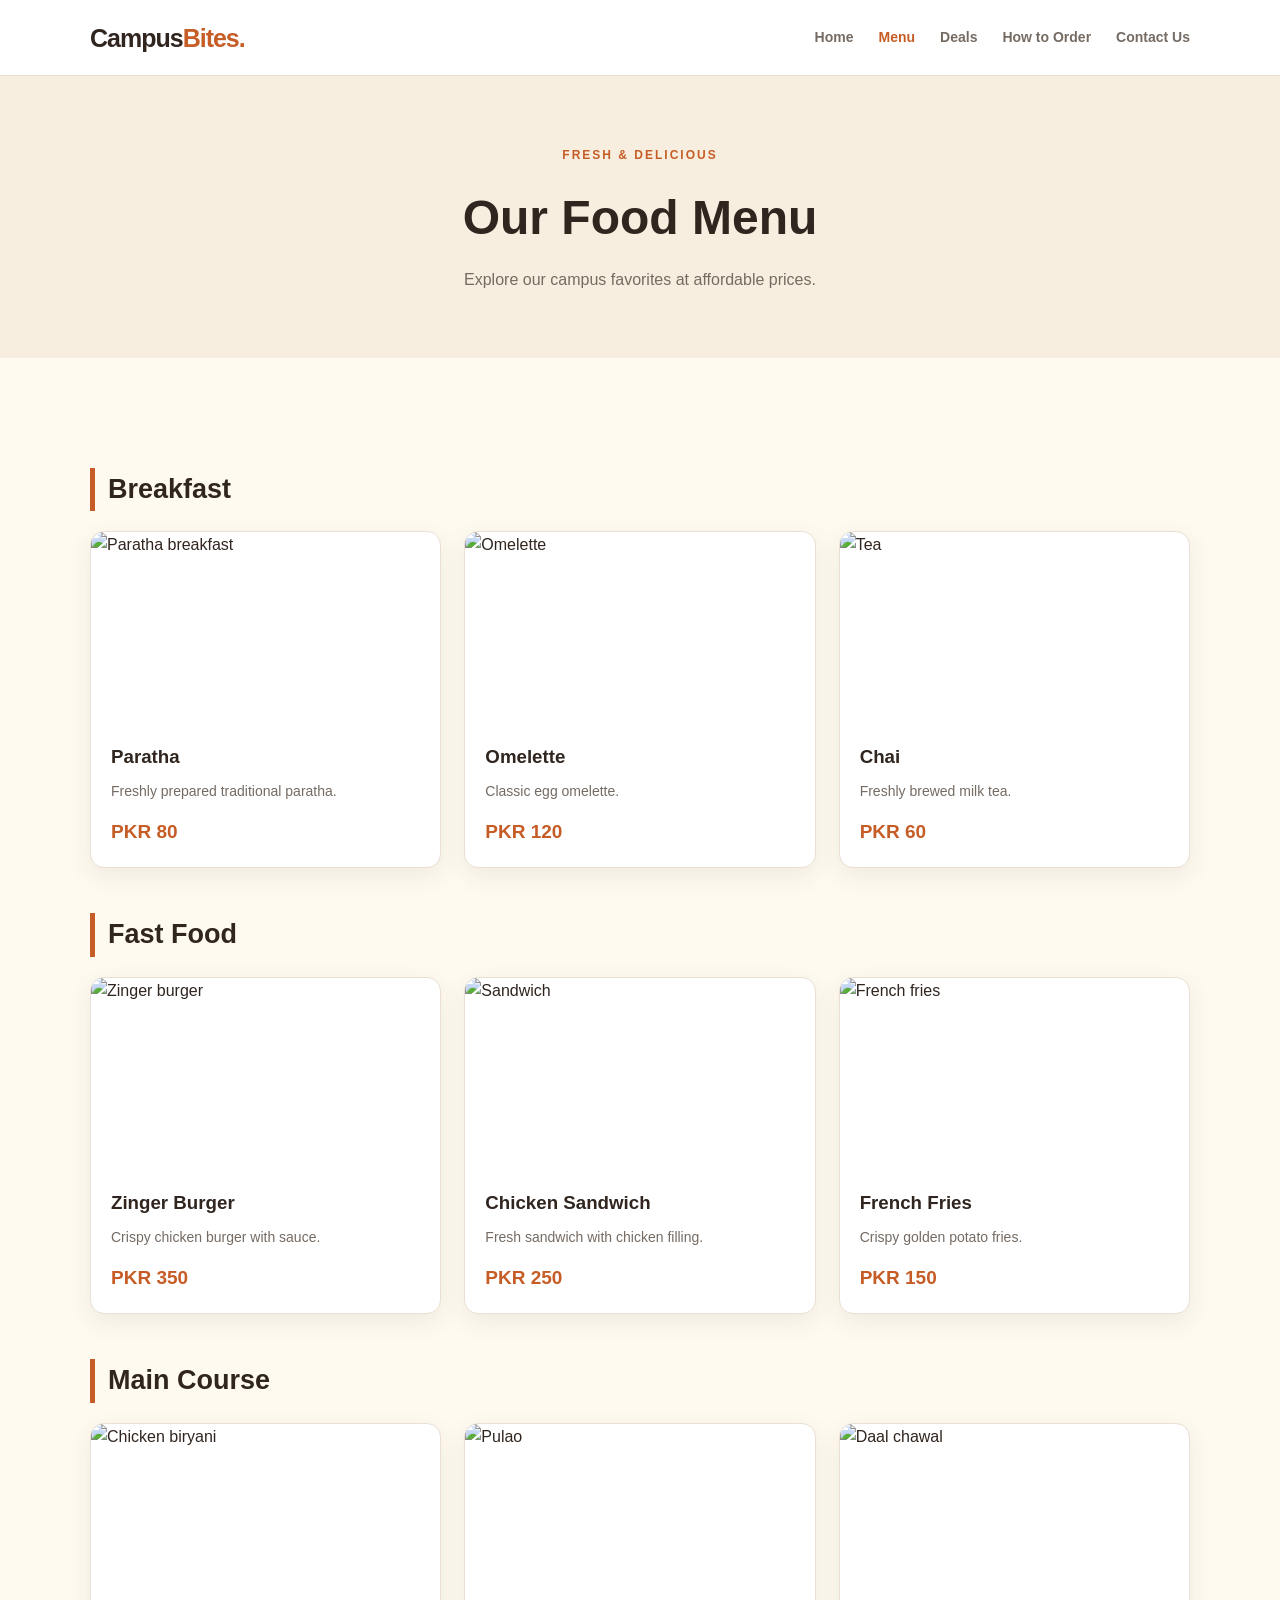
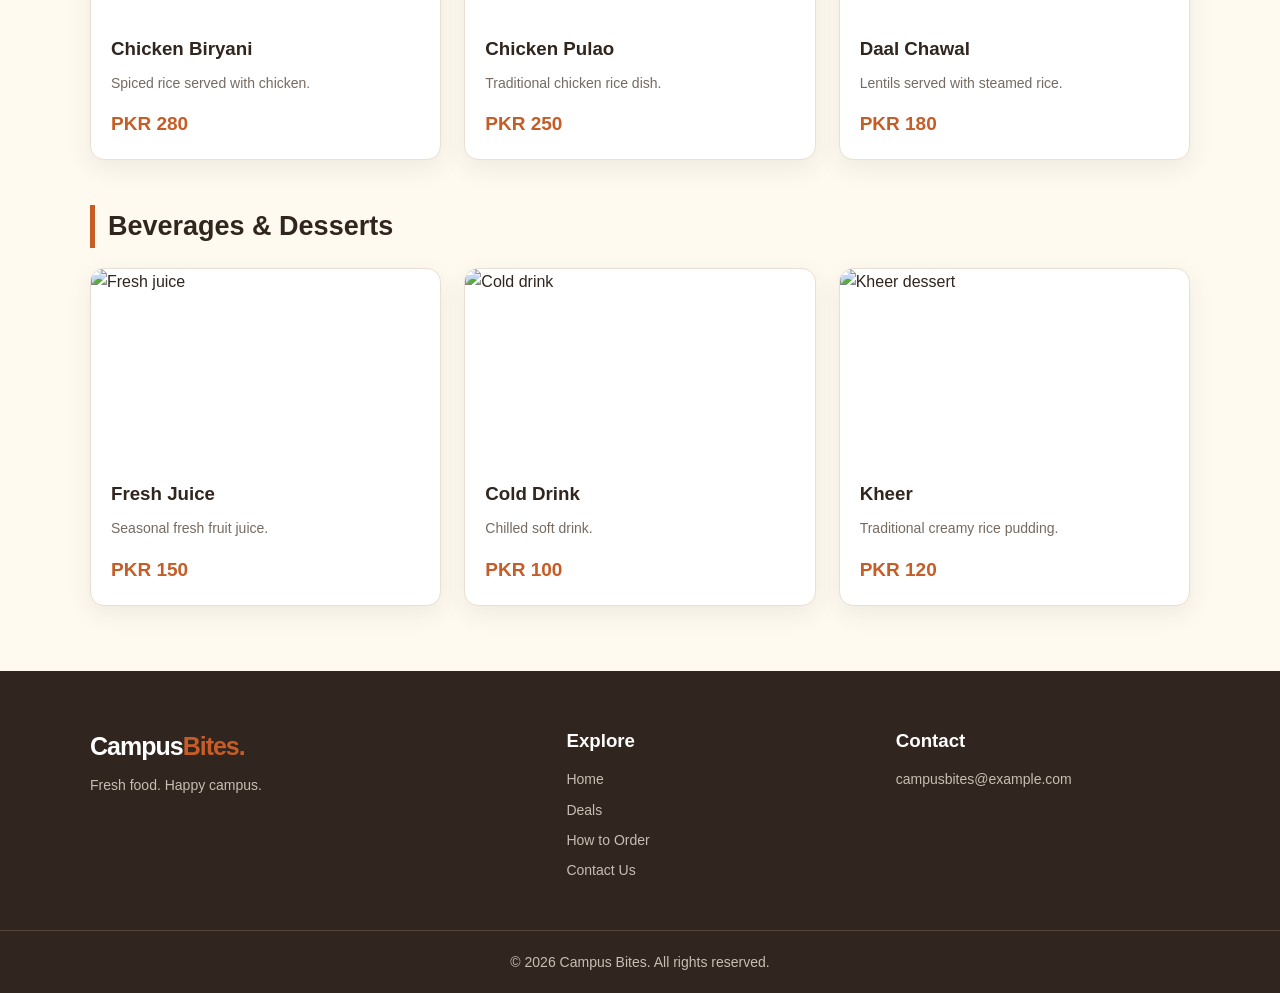
==== src/order.html @ ec99cddc "style(menu): add responsive food card layout" ====
<!DOCTYPE html>
<html lang="en">
<head>
    <meta charset="UTF-8">
    <meta name="viewport" content="width=device-width, initial-scale=1.0">
    <title>Campus Bites | Menu</title>
    <link rel="stylesheet" href="../styles/style.css">
</head>
<body>

<header class="site-header">
    <div class="container nav-container">
        <a href="index.html" class="logo">Campus<span>Bites.</span></a>
        <nav class="nav-links">
            <a href="index.html">Home</a>
            <a href="menu.html" class="active">Menu</a>
            <a href="deals.html">Deals</a>
            <a href="order.html">How to Order</a>
            <a href="feedback.html">Contact Us</a>
        </nav>
    </div>
</header>

<main>
    <section class="page-banner">
        <div class="container">
            <span class="eyebrow">FRESH & DELICIOUS</span>
            <h1>Our Food Menu</h1>
            <p>Explore our campus favorites at affordable prices.</p>
        </div>
    </section>

    <section class="section">
        <div class="container">

            <h2 class="category-title">Breakfast</h2>
            <div class="food-grid">
                <article class="food-card">
                    <img src="https://images.unsplash.com/photo-1525351484163-7529414344d8?w=600" alt="Paratha breakfast">
                    <div class="food-details">
                        <h3>Paratha</h3>
                        <p>Freshly prepared traditional paratha.</p>
                        <strong>PKR 80</strong>
                    </div>
                </article>

                <article class="food-card">
                    <img src="https://images.unsplash.com/photo-1525351484163-7529414344d8?w=600" alt="Omelette">
                    <div class="food-details">
                        <h3>Omelette</h3>
                        <p>Classic egg omelette.</p>
                        <strong>PKR 120</strong>
                    </div>
                </article>

                <article class="food-card">
                    <img src="https://images.unsplash.com/photo-1541167760496-1628856ab772?w=600" alt="Tea">
                    <div class="food-details">
                        <h3>Chai</h3>
                        <p>Freshly brewed milk tea.</p>
                        <strong>PKR 60</strong>
                    </div>
                </article>
            </div>

            <h2 class="category-title">Fast Food</h2>
            <div class="food-grid">
                <article class="food-card">
                    <img src="https://images.unsplash.com/photo-1568901346375-23c9450c58cd?w=600" alt="Zinger burger">
                    <div class="food-details">
                        <h3>Zinger Burger</h3>
                        <p>Crispy chicken burger with sauce.</p>
                        <strong>PKR 350</strong>
                    </div>
                </article>

                <article class="food-card">
                    <img src="https://images.unsplash.com/photo-1528735602780-2552fd46c7af?w=600" alt="Sandwich">
                    <div class="food-details">
                        <h3>Chicken Sandwich</h3>
                        <p>Fresh sandwich with chicken filling.</p>
                        <strong>PKR 250</strong>
                    </div>
                </article>

                <article class="food-card">
                    <img src="https://images.unsplash.com/photo-1573080496219-bb080dd4f877?w=600" alt="French fries">
                    <div class="food-details">
                        <h3>French Fries</h3>
                        <p>Crispy golden potato fries.</p>
                        <strong>PKR 150</strong>
                    </div>
                </article>
            </div>

            <h2 class="category-title">Main Course</h2>
            <div class="food-grid">
                <article class="food-card">
                    <img src="https://images.unsplash.com/photo-1563379091339-03246963d96c?w=600" alt="Chicken biryani">
                    <div class="food-details">
                        <h3>Chicken Biryani</h3>
                        <p>Spiced rice served with chicken.</p>
                        <strong>PKR 280</strong>
                    </div>
                </article>

                <article class="food-card">
                    <img src="https://images.unsplash.com/photo-1512058564366-18510be2db19?w=600" alt="Pulao">
                    <div class="food-details">
                        <h3>Chicken Pulao</h3>
                        <p>Traditional chicken rice dish.</p>
                        <strong>PKR 250</strong>
                    </div>
                </article>

                <article class="food-card">
                    <img src="https://images.unsplash.com/photo-1547592180-85f173990554?w=600" alt="Daal chawal">
                    <div class="food-details">
                        <h3>Daal Chawal</h3>
                        <p>Lentils served with steamed rice.</p>
                        <strong>PKR 180</strong>
                    </div>
                </article>
            </div>

            <h2 class="category-title">Beverages & Desserts</h2>
            <div class="food-grid">
                <article class="food-card">
                    <img src="https://images.unsplash.com/photo-1600271886742-f049cd451bba?w=600" alt="Fresh juice">
                    <div class="food-details">
                        <h3>Fresh Juice</h3>
                        <p>Seasonal fresh fruit juice.</p>
                        <strong>PKR 150</strong>
                    </div>
                </article>

                <article class="food-card">
                    <img src="https://images.unsplash.com/photo-1513558161293-cdaf765edfd4?w=600" alt="Cold drink">
                    <div class="food-details">
                        <h3>Cold Drink</h3>
                        <p>Chilled soft drink.</p>
                        <strong>PKR 100</strong>
                    </div>
                </article>

                <article class="food-card">
                    <img src="https://images.unsplash.com/photo-1488477181946-6428a0291777?w=600" alt="Kheer dessert">
                    <div class="food-details">
                        <h3>Kheer</h3>
                        <p>Traditional creamy rice pudding.</p>
                        <strong>PKR 120</strong>
                    </div>
                </article>
            </div>

        </div>
    </section>
</main>

<footer class="site-footer">
    <div class="container footer-content">
        <div>
            <a href="index.html" class="logo">Campus<span>Bites.</span></a>
            <p>Fresh food. Happy campus.</p>
        </div>
        <div>
            <h3>Explore</h3>
            <a href="index.html">Home</a>
            <a href="deals.html">Deals</a>
            <a href="order.html">How to Order</a>
            <a href="feedback.html">Contact Us</a>
        </div>
        <div>
            <h3>Contact</h3>
            <p>campusbites@example.com</p>
        </div>
    </div>
    <div class="copyright">
        <p>&copy; 2026 Campus Bites. All rights reserved.</p>
    </div>
</footer>

</body>
</html>
---- styles/style.css ----
/* =====================================================
   CAMPUS BITES
   Shared Stylesheet
   HTML5 + CSS3
   ===================================================== */


/* =====================================================
   1. CSS VARIABLES
   Owner: Ahmad
   ===================================================== */

:root {
    --primary: #c65d27;
    --primary-dark: #a4471d;
    --accent: #f4c95d;

    --background: #fffaf0;
    --surface: #ffffff;
    --text: #30251f;
    --muted: #756b63;

    --border: #eadfd2;

    --shadow: 0 8px 25px rgba(48, 37, 31, 0.08);

    --radius: 14px;
}


/* =====================================================
   2. RESET AND GLOBAL STYLES
   Owner: Ahmad
   ===================================================== */

* {
    margin: 0;
    padding: 0;
    box-sizing: border-box;
}

html {
    scroll-behavior: smooth;
}

body {
    font-family: Arial, Helvetica, sans-serif;
    background: var(--background);
    color: var(--text);
    line-height: 1.6;
}

img {
    max-width: 100%;
    display: block;
}

a {
    text-decoration: none;
    color: inherit;
}

button,
input,
textarea {
    font: inherit;
}

.container {
    width: min(1100px, 92%);
    margin: 0 auto;
}


/* =====================================================
   3. HEADER AND NAVIGATION
   Owner: Ahmad
   ===================================================== */

.site-header {
    background: var(--surface);
    border-bottom: 1px solid var(--border);
    position: sticky;
    top: 0;
    z-index: 100;
}

.nav-container {
    min-height: 75px;
    display: flex;
    justify-content: space-between;
    align-items: center;
    gap: 20px;
}

.logo {
    font-size: 25px;
    font-weight: 800;
    color: var(--text);
    letter-spacing: -1px;
}

.logo span {
    color: var(--primary);
}

.nav-links {
    display: flex;
    align-items: center;
    gap: 25px;
}

.nav-links a {
    color: var(--muted);
    font-size: 14px;
    font-weight: 600;
    transition: color 0.3s ease;
}

.nav-links a:hover,
.nav-links a.active {
    color: var(--primary);
}


/* =====================================================
   4. BUTTONS
   Owner: Ahmad
   ===================================================== */

.btn {
    display: inline-block;
    padding: 12px 23px;
    border-radius: 8px;
    font-weight: 700;
    font-size: 14px;
    border: 2px solid transparent;
    cursor: pointer;
    transition:
        transform 0.3s ease,
        background 0.3s ease,
        color 0.3s ease;
}

.btn:hover {
    transform: translateY(-3px);
}

.btn-primary {
    background: var(--primary);
    color: white;
}

.btn-primary:hover {
    background: var(--primary-dark);
}

.btn-secondary {
    border-color: var(--primary);
    color: var(--primary);
    background: transparent;
}

.btn-secondary:hover {
    background: var(--primary);
    color: white;
}


/* =====================================================
   5. HERO SECTION
   Owner: Ahmad
   ===================================================== */

.hero {
    padding: 85px 0;
}

.hero-content {
    display: grid;
    grid-template-columns: 1fr 1fr;
    align-items: center;
    gap: 55px;
}

.eyebrow {
    display: inline-block;
    color: var(--primary);
    font-size: 12px;
    font-weight: 800;
    letter-spacing: 2px;
    margin-bottom: 15px;
}

.hero h1 {
    font-size: clamp(38px, 5vw, 58px);
    line-height: 1.15;
    margin-bottom: 20px;
}

.hero h1 span {
    color: var(--primary);
}

.hero-text p {
    max-width: 500px;
    color: var(--muted);
    margin-bottom: 28px;
}

.hero-buttons {
    display: flex;
    flex-wrap: wrap;
    gap: 12px;
}

.hero-image img {
    width: 100%;
    height: 380px;
    object-fit: cover;
    border-radius: 22px;
    box-shadow: var(--shadow);
}


/* =====================================================
   6. GENERAL SECTION STYLES
   Owner: Ahmad
   ===================================================== */

.section {
    padding: 65px 0;
}

.section-heading {
    text-align: center;
    max-width: 650px;
    margin: 0 auto 40px;
}

.section-heading h2 {
    font-size: 34px;
    margin-bottom: 10px;
}

.section-heading p {
    color: var(--muted);
}

.info-grid {
    display: grid;
    grid-template-columns: repeat(3, 1fr);
    gap: 22px;
}

.info-card {
    padding: 28px;
    background: var(--surface);
    border: 1px solid var(--border);
    border-radius: var(--radius);
    box-shadow: var(--shadow);
}

.info-card h2,
.info-card h3 {
    margin-bottom: 12px;
}

.info-card p {
    color: var(--muted);
    margin-bottom: 8px;
}

.location-section {
    background: #f7eedf;
}


/* =====================================================
   7. PAGE BANNER
   Owner: Ahmad
   ===================================================== */

.page-banner {
    padding: 65px 0;
    text-align: center;
    background: #f7eedf;
}

.page-banner h1 {
    font-size: clamp(34px, 5vw, 48px);
    margin-bottom: 10px;
}

.page-banner p {
    color: var(--muted);
}


/* =====================================================
   8. MENU PAGE
   Owner: Husnain
   ===================================================== */

.category-title {
    font-size: 27px;
    margin: 45px 0 20px;
    padding-left: 13px;
    border-left: 5px solid var(--primary);
}

.food-grid {
    display: grid;
    grid-template-columns: repeat(3, 1fr);
    gap: 23px;
}

.food-card {
    overflow: hidden;
    background: var(--surface);
    border: 1px solid var(--border);
    border-radius: var(--radius);
    box-shadow: var(--shadow);
    transition: transform 0.3s ease;
}

.food-card:hover {
    transform: translateY(-6px);
}

.food-card img {
    width: 100%;
    height: 190px;
    object-fit: cover;
}

.food-details {
    padding: 20px;
}

.food-details h3 {
    margin-bottom: 8px;
}

.food-details p {
    color: var(--muted);
    font-size: 14px;
    margin-bottom: 15px;
}

.food-details strong {
    color: var(--primary);
    font-size: 19px;
}


/* =====================================================
   9. DEALS PAGE
   Owner: Ibrahim
   ===================================================== */

.special-card {
    background: linear-gradient(120deg, #c65d27, #e58c42);
    color: white;
    border-radius: 20px;
    padding: 45px;
    margin-bottom: 65px;
    box-shadow: var(--shadow);
}

.special-card h2 {
    font-size: 32px;
    margin: 15px 0;
}

.special-card p {
    max-width: 550px;
    margin-bottom: 20px;
}

.special-card strong {
    font-size: 27px;
}

.deal-badge {
    display: inline-block;
    background: var(--accent);
    color: var(--text);
    padding: 6px 12px;
    border-radius: 30px;
    font-size: 11px;
    font-weight: 800;
    letter-spacing: 1px;
}

.deal-grid {
    display: grid;
    grid-template-columns: repeat(3, 1fr);
    gap: 22px;
}

.deal-card {
    background: var(--surface);
    padding: 28px;
    border: 1px solid var(--border);
    border-radius: var(--radius);
    box-shadow: var(--shadow);
    transition: transform 0.3s ease;
}

.deal-card:hover {
    transform: translateY(-6px);
}

.deal-card h3 {
    font-size: 22px;
    margin: 18px 0 8px;
}

.deal-card p {
    color: var(--muted);
    margin-bottom: 15px;
}

.deal-card ul {
    padding-left: 20px;
    margin-bottom: 20px;
}

.deal-card li {
    margin-bottom: 8px;
}

.deal-card strong {
    color: var(--primary);
    font-size: 23px;
}


/* =====================================================
   10. ORDER PAGE
   Owner: Husnain
   ===================================================== */

.steps-grid {
    display: grid;
    grid-template-columns: repeat(4, 1fr);
    gap: 18px;
}

.step-card {
    background: var(--surface);
    padding: 27px 22px;
    border-radius: var(--radius);
    border: 1px solid var(--border);
    box-shadow: var(--shadow);
    transition: transform 0.3s ease;
}

.step-card:hover {
    transform: translateY(-5px);
}

.step-number {
    display: inline-flex;
    width: 48px;
    height: 48px;
    justify-content: center;
    align-items: center;
    background: var(--accent);
    color: var(--text);
    border-radius: 50%;
    font-weight: 800;
    margin-bottom: 20px;
}

.step-card h3 {
    margin-bottom: 10px;
}

.step-card p {
    color: var(--muted);
    font-size: 14px;
}

.text-link {
    color: var(--primary);
    font-weight: 700;
}


/* =====================================================
   11. FEEDBACK AND CONTACT PAGE
   Owner: Ibrahim
   ===================================================== */

.contact-grid {
    display: grid;
    grid-template-columns: 0.9fr 1.1fr;
    gap: 40px;
    align-items: start;
}

.contact-info h2 {
    font-size: 32px;
    margin-bottom: 15px;
}

.contact-info > p {
    color: var(--muted);
    margin-bottom: 25px;
}

.contact-item {
    padding: 16px 0;
    border-bottom: 1px solid var(--border);
}

.contact-item h3 {
    color: var(--primary);
    font-size: 16px;
    margin-bottom: 5px;
}

.contact-item p {
    color: var(--muted);
}

.feedback-card {
    padding: 35px;
    background: var(--surface);
    border: 1px solid var(--border);
    border-radius: var(--radius);
    box-shadow: var(--shadow);
}

.feedback-card h2 {
    margin-bottom: 8px;
}

.feedback-card > p {
    color: var(--muted);
    margin-bottom: 25px;
}

.feedback-form {
    display: flex;
    flex-direction: column;
    gap: 18px;
}

.form-group {
    display: flex;
    flex-direction: column;
    gap: 7px;
}

.form-group label {
    font-weight: 700;
    font-size: 14px;
}

.form-group input,
.form-group textarea {
    width: 100%;
    padding: 13px;
    border: 1px solid var(--border);
    border-radius: 8px;
    outline: none;
    background: var(--background);
    color: var(--text);
    transition: border 0.3s ease;
}

.form-group input:focus,
.form-group textarea:focus {
    border-color: var(--primary);
}

.form-group textarea {
    resize: vertical;
}

.form-note {
    font-size: 12px;
    color: var(--muted);
}


/* =====================================================
   12. CALL TO ACTION
   Owner: Ahmad
   ===================================================== */

.cta-section {
    text-align: center;
    background: #f7eedf;
    padding: 45px 20px;
    border-radius: 18px;
}

.cta-section h2 {
    font-size: 30px;
    margin-bottom: 10px;
}

.cta-section p {
    color: var(--muted);
    margin-bottom: 22px;
}


/* =====================================================
   13. FOOTER
   Owner: Ahmad
   ===================================================== */

.site-footer {
    background: #30251f;
    color: white;
    padding-top: 55px;
}

.footer-content {
    display: grid;
    grid-template-columns: 1.5fr 1fr 1fr;
    gap: 35px;
    padding-bottom: 40px;
}

.site-footer .logo {
    color: white;
}

.site-footer p {
    color: #c8bdb3;
    font-size: 14px;
    margin-top: 8px;
}

.site-footer h3 {
    margin-bottom: 12px;
}

.footer-content a:not(.logo) {
    display: block;
    color: #c8bdb3;
    margin-bottom: 8px;
    font-size: 14px;
    transition: color 0.3s ease;
}

.footer-content a:hover {
    color: var(--accent);
}

.copyright {
    text-align: center;
    padding: 20px;
    border-top: 1px solid #55463d;
}

.copyright p {
    margin: 0;
}


/* =====================================================
   14. RESPONSIVE DESIGN
   Shared by all members
   ===================================================== */

@media (max-width: 900px) {

    .hero-content {
        grid-template-columns: 1fr;
    }

    .hero-image img {
        height: 320px;
    }

    .steps-grid {
        grid-template-columns: repeat(2, 1fr);
    }

    .food-grid,
    .deal-grid {
        grid-template-columns: repeat(2, 1fr);
    }

    .info-grid {
        grid-template-columns: repeat(2, 1fr);
    }
}

@media (max-width: 600px) {

    .nav-container {
        flex-direction: column;
        padding: 18px 0;
    }

    .nav-links {
        justify-content: center;
        flex-wrap: wrap;
        gap: 12px 18px;
    }

    .nav-links a {
        font-size: 13px;
    }

    .hero {
        padding: 50px 0;
    }

    .hero-content {
        gap: 30px;
    }

    .hero-image img {
        height: 250px;
    }

    .section {
        padding: 45px 0;
    }

    .section-heading h2 {
        font-size: 27px;
    }

    .food-grid,
    .deal-grid,
    .steps-grid,
    .info-grid,
    .contact-grid {
        grid-template-columns: 1fr;
    }

    .special-card {
        padding: 28px;
    }

    .special-card h2 {
        font-size: 25px;
    }

    .feedback-card {
        padding: 22px;
    }

    .footer-content {
        grid-template-columns: 1fr;
        gap: 25px;
    }

    .cta-section h2 {
        font-size: 24px;
    }
}


/* =====================================================
   15. ACCESSIBILITY AND INTERACTION
   Owner: Ahmad
   ===================================================== */

a:focus-visible,
button:focus-visible,
input:focus-visible,
textarea:focus-visible {
    outline: 3px solid var(--accent);
    outline-offset: 3px;
}
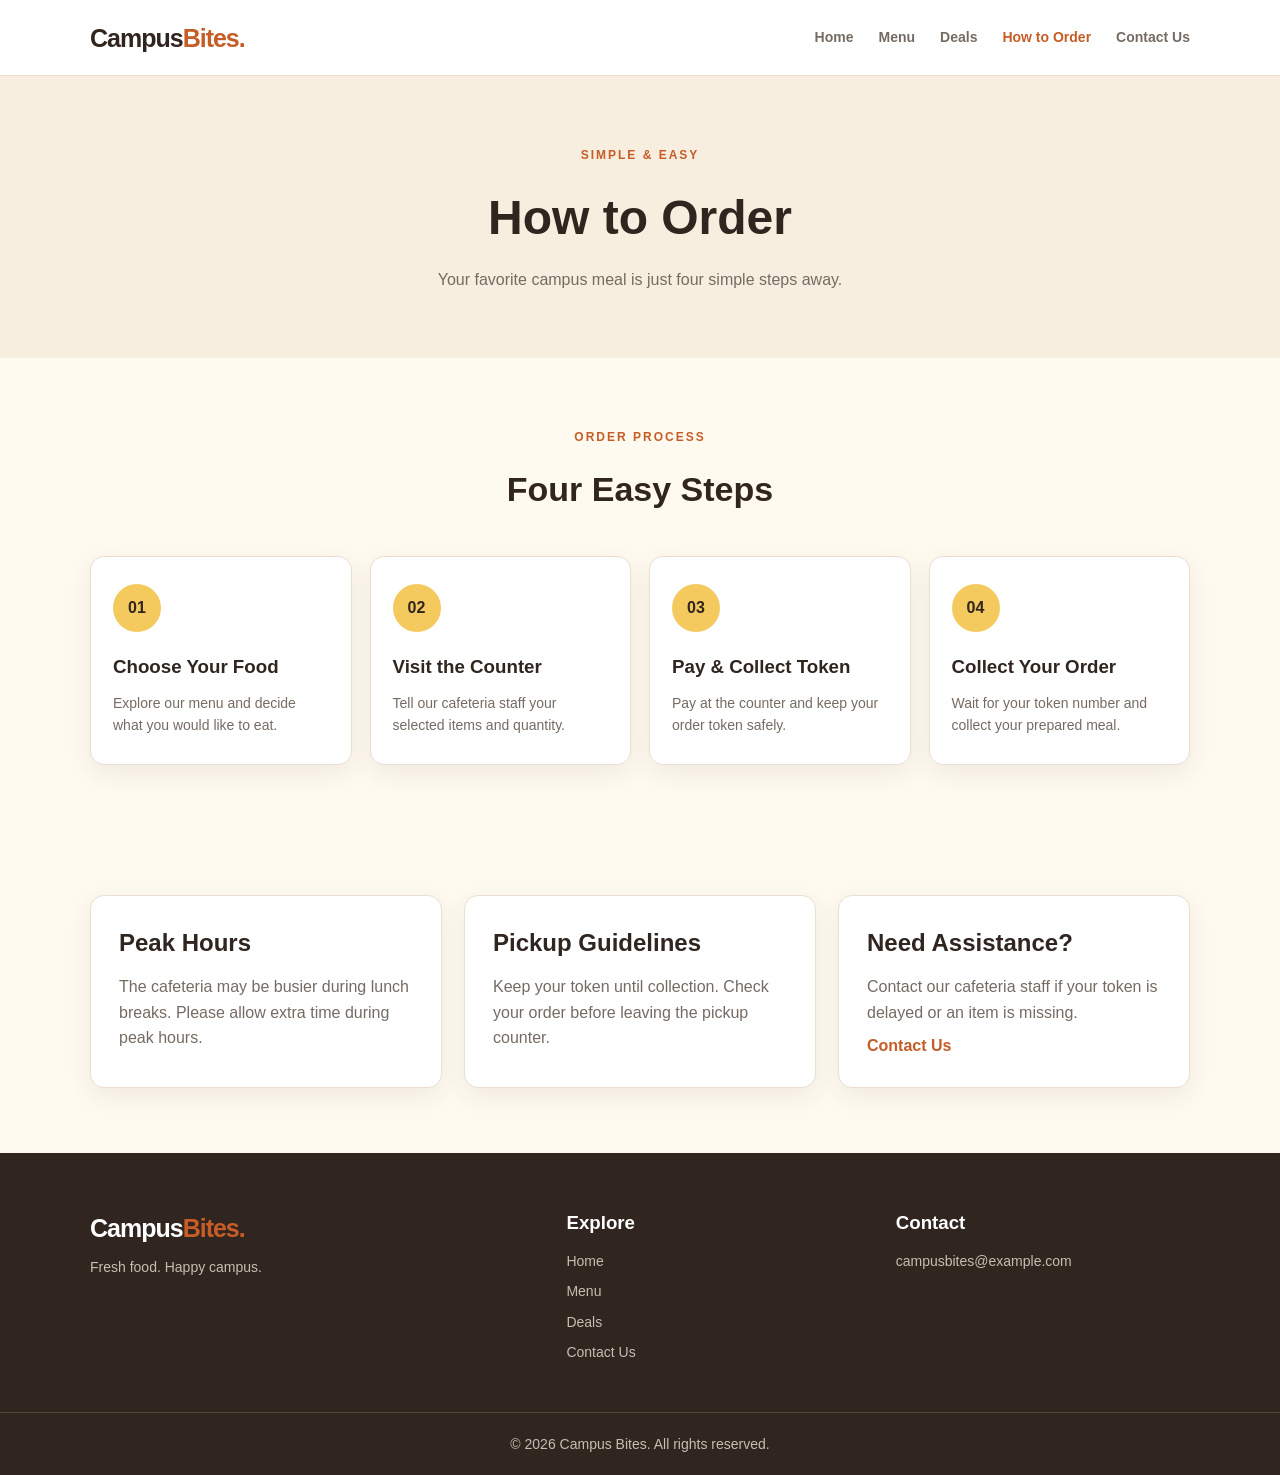
==== commit b8116ec1: "fix(release): resolve final website QA issues" ====
--- a/src/order.html
+++ b/src/order.html
@@ -3,7 +3,7 @@
 <head>
     <meta charset="UTF-8">
     <meta name="viewport" content="width=device-width, initial-scale=1.0">
-    <title>Campus Bites | Menu</title>
+    <title>Campus Bites | How to Order</title>
     <link rel="stylesheet" href="../styles/style.css">
 </head>
 <body>
@@ -13,9 +13,9 @@
         <a href="index.html" class="logo">Campus<span>Bites.</span></a>
         <nav class="nav-links">
             <a href="index.html">Home</a>
-            <a href="menu.html" class="active">Menu</a>
+            <a href="menu.html">Menu</a>
             <a href="deals.html">Deals</a>
-            <a href="order.html">How to Order</a>
+            <a href="order.html" class="active">How to Order</a>
             <a href="feedback.html">Contact Us</a>
         </nav>
     </div>
@@ -24,135 +24,75 @@
 <main>
     <section class="page-banner">
         <div class="container">
-            <span class="eyebrow">FRESH & DELICIOUS</span>
-            <h1>Our Food Menu</h1>
-            <p>Explore our campus favorites at affordable prices.</p>
+            <span class="eyebrow">SIMPLE & EASY</span>
+            <h1>How to Order</h1>
+            <p>Your favorite campus meal is just four simple steps away.</p>
         </div>
     </section>
 
     <section class="section">
         <div class="container">
+            <div class="section-heading">
+                <span class="eyebrow">ORDER PROCESS</span>
+                <h2>Four Easy Steps</h2>
+            </div>
 
-            <h2 class="category-title">Breakfast</h2>
-            <div class="food-grid">
-                <article class="food-card">
-                    <img src="https://images.unsplash.com/photo-1525351484163-7529414344d8?w=600" alt="Paratha breakfast">
-                    <div class="food-details">
-                        <h3>Paratha</h3>
-                        <p>Freshly prepared traditional paratha.</p>
-                        <strong>PKR 80</strong>
-                    </div>
+            <div class="steps-grid">
+
+                <article class="step-card">
+                    <span class="step-number">01</span>
+                    <h3>Choose Your Food</h3>
+                    <p>Explore our menu and decide what you would like to eat.</p>
                 </article>
 
-                <article class="food-card">
-                    <img src="https://images.unsplash.com/photo-1525351484163-7529414344d8?w=600" alt="Omelette">
-                    <div class="food-details">
-                        <h3>Omelette</h3>
-                        <p>Classic egg omelette.</p>
-                        <strong>PKR 120</strong>
-                    </div>
+                <article class="step-card">
+                    <span class="step-number">02</span>
+                    <h3>Visit the Counter</h3>
+                    <p>Tell our cafeteria staff your selected items and quantity.</p>
                 </article>
 
-                <article class="food-card">
-                    <img src="https://images.unsplash.com/photo-1541167760496-1628856ab772?w=600" alt="Tea">
-                    <div class="food-details">
-                        <h3>Chai</h3>
-                        <p>Freshly brewed milk tea.</p>
-                        <strong>PKR 60</strong>
-                    </div>
-                </article>
-            </div>
-
-            <h2 class="category-title">Fast Food</h2>
-            <div class="food-grid">
-                <article class="food-card">
-                    <img src="https://images.unsplash.com/photo-1568901346375-23c9450c58cd?w=600" alt="Zinger burger">
-                    <div class="food-details">
-                        <h3>Zinger Burger</h3>
-                        <p>Crispy chicken burger with sauce.</p>
-                        <strong>PKR 350</strong>
-                    </div>
+                <article class="step-card">
+                    <span class="step-number">03</span>
+                    <h3>Pay & Collect Token</h3>
+                    <p>Pay at the counter and keep your order token safely.</p>
                 </article>
 
-                <article class="food-card">
-                    <img src="https://images.unsplash.com/photo-1528735602780-2552fd46c7af?w=600" alt="Sandwich">
-                    <div class="food-details">
-                        <h3>Chicken Sandwich</h3>
-                        <p>Fresh sandwich with chicken filling.</p>
-                        <strong>PKR 250</strong>
-                    </div>
+                <article class="step-card">
+                    <span class="step-number">04</span>
+                    <h3>Collect Your Order</h3>
+                    <p>Wait for your token number and collect your prepared meal.</p>
                 </article>
 
-                <article class="food-card">
-                    <img src="https://images.unsplash.com/photo-1573080496219-bb080dd4f877?w=600" alt="French fries">
-                    <div class="food-details">
-                        <h3>French Fries</h3>
-                        <p>Crispy golden potato fries.</p>
-                        <strong>PKR 150</strong>
-                    </div>
-                </article>
             </div>
+        </div>
+    </section>
 
-            <h2 class="category-title">Main Course</h2>
-            <div class="food-grid">
-                <article class="food-card">
-                    <img src="https://images.unsplash.com/photo-1563379091339-03246963d96c?w=600" alt="Chicken biryani">
-                    <div class="food-details">
-                        <h3>Chicken Biryani</h3>
-                        <p>Spiced rice served with chicken.</p>
-                        <strong>PKR 280</strong>
-                    </div>
-                </article>
+    <section class="section">
+        <div class="container info-grid">
+            <article class="info-card">
+                <h2>Peak Hours</h2>
+                <p>
+                    The cafeteria may be busier during lunch breaks.
+                    Please allow extra time during peak hours.
+                </p>
+            </article>
 
-                <article class="food-card">
-                    <img src="https://images.unsplash.com/photo-1512058564366-18510be2db19?w=600" alt="Pulao">
-                    <div class="food-details">
-                        <h3>Chicken Pulao</h3>
-                        <p>Traditional chicken rice dish.</p>
-                        <strong>PKR 250</strong>
-                    </div>
-                </article>
+            <article class="info-card">
+                <h2>Pickup Guidelines</h2>
+                <p>
+                    Keep your token until collection. Check your order
+                    before leaving the pickup counter.
+                </p>
+            </article>
 
-                <article class="food-card">
-                    <img src="https://images.unsplash.com/photo-1547592180-85f173990554?w=600" alt="Daal chawal">
-                    <div class="food-details">
-                        <h3>Daal Chawal</h3>
-                        <p>Lentils served with steamed rice.</p>
-                        <strong>PKR 180</strong>
-                    </div>
-                </article>
-            </div>
-
-            <h2 class="category-title">Beverages & Desserts</h2>
-            <div class="food-grid">
-                <article class="food-card">
-                    <img src="https://images.unsplash.com/photo-1600271886742-f049cd451bba?w=600" alt="Fresh juice">
-                    <div class="food-details">
-                        <h3>Fresh Juice</h3>
-                        <p>Seasonal fresh fruit juice.</p>
-                        <strong>PKR 150</strong>
-                    </div>
-                </article>
-
-                <article class="food-card">
-                    <img src="https://images.unsplash.com/photo-1513558161293-cdaf765edfd4?w=600" alt="Cold drink">
-                    <div class="food-details">
-                        <h3>Cold Drink</h3>
-                        <p>Chilled soft drink.</p>
-                        <strong>PKR 100</strong>
-                    </div>
-                </article>
-
-                <article class="food-card">
-                    <img src="https://images.unsplash.com/photo-1488477181946-6428a0291777?w=600" alt="Kheer dessert">
-                    <div class="food-details">
-                        <h3>Kheer</h3>
-                        <p>Traditional creamy rice pudding.</p>
-                        <strong>PKR 120</strong>
-                    </div>
-                </article>
-            </div>
-
+            <article class="info-card">
+                <h2>Need Assistance?</h2>
+                <p>
+                    Contact our cafeteria staff if your token is delayed
+                    or an item is missing.
+                </p>
+                <a href="feedback.html" class="text-link">Contact Us</a>
+            </article>
         </div>
     </section>
 </main>
@@ -166,8 +106,8 @@
         <div>
             <h3>Explore</h3>
             <a href="index.html">Home</a>
+            <a href="menu.html">Menu</a>
             <a href="deals.html">Deals</a>
-            <a href="order.html">How to Order</a>
             <a href="feedback.html">Contact Us</a>
         </div>
         <div>
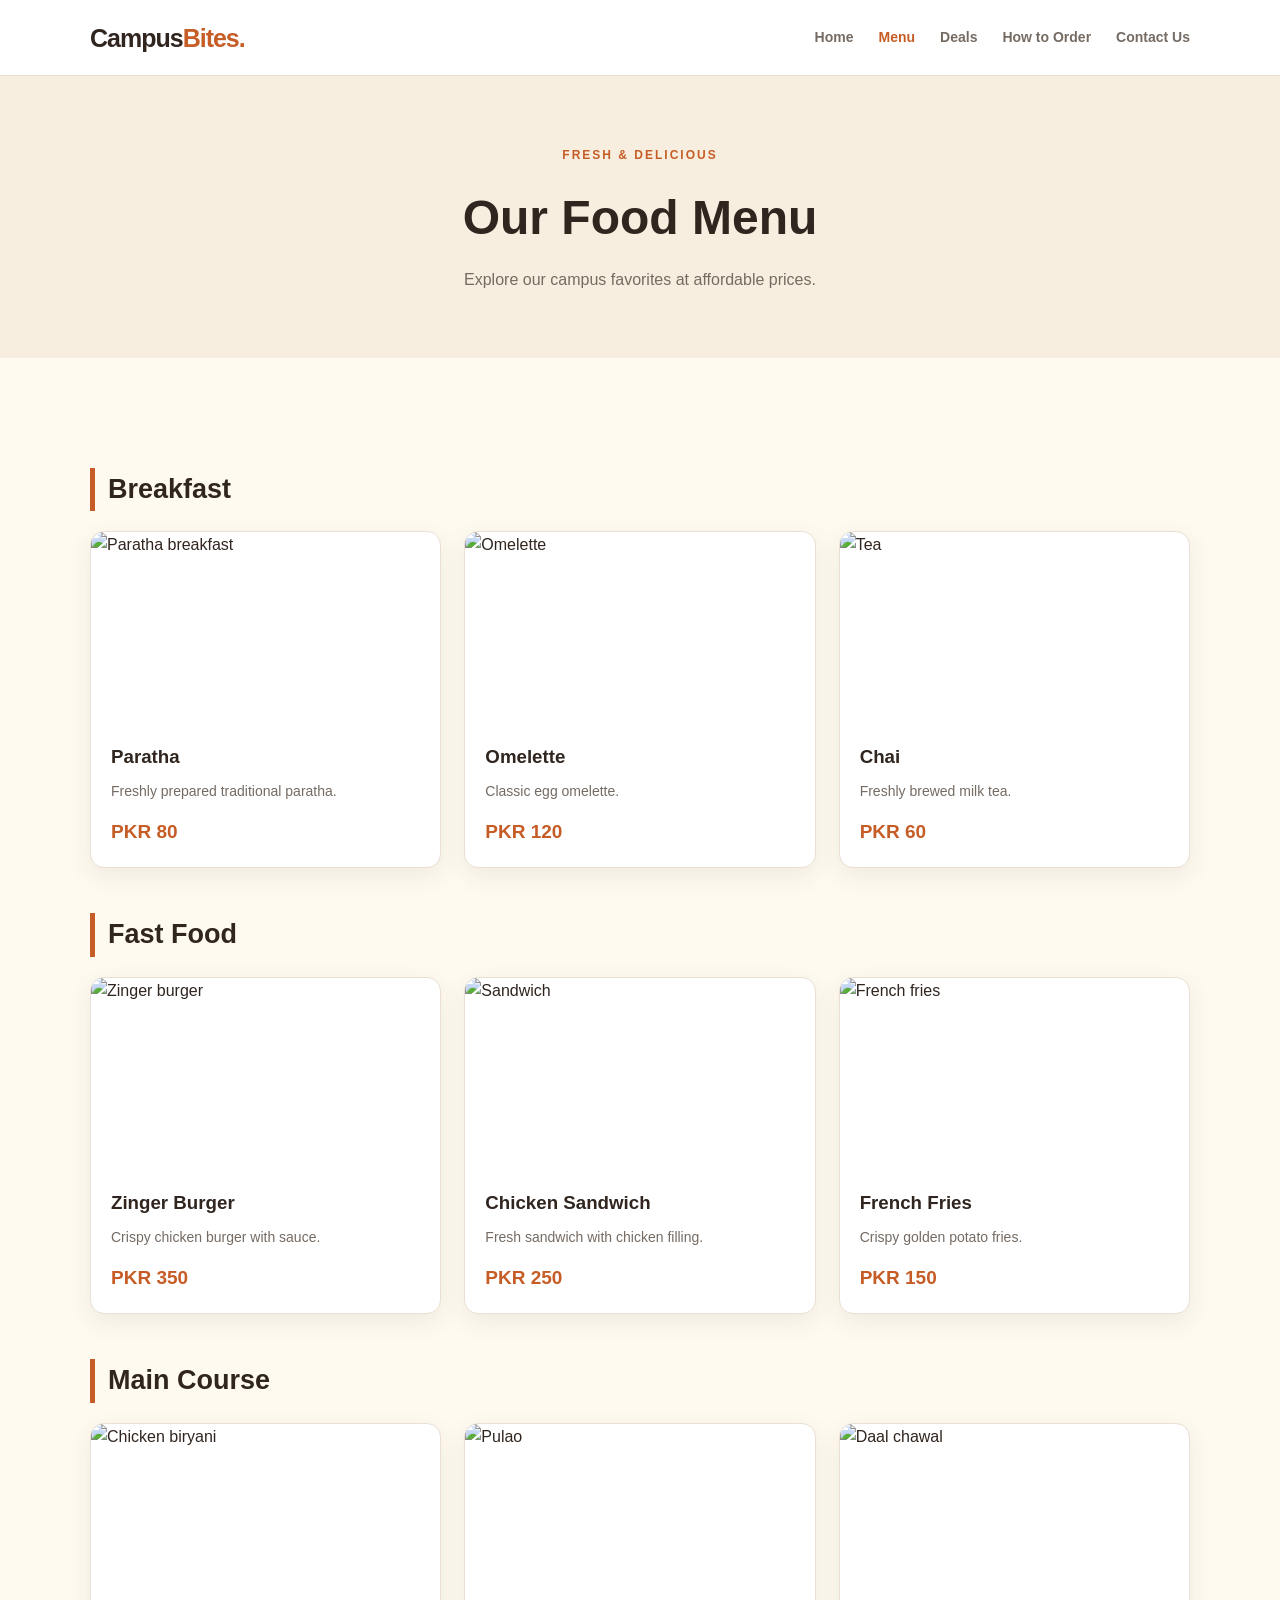
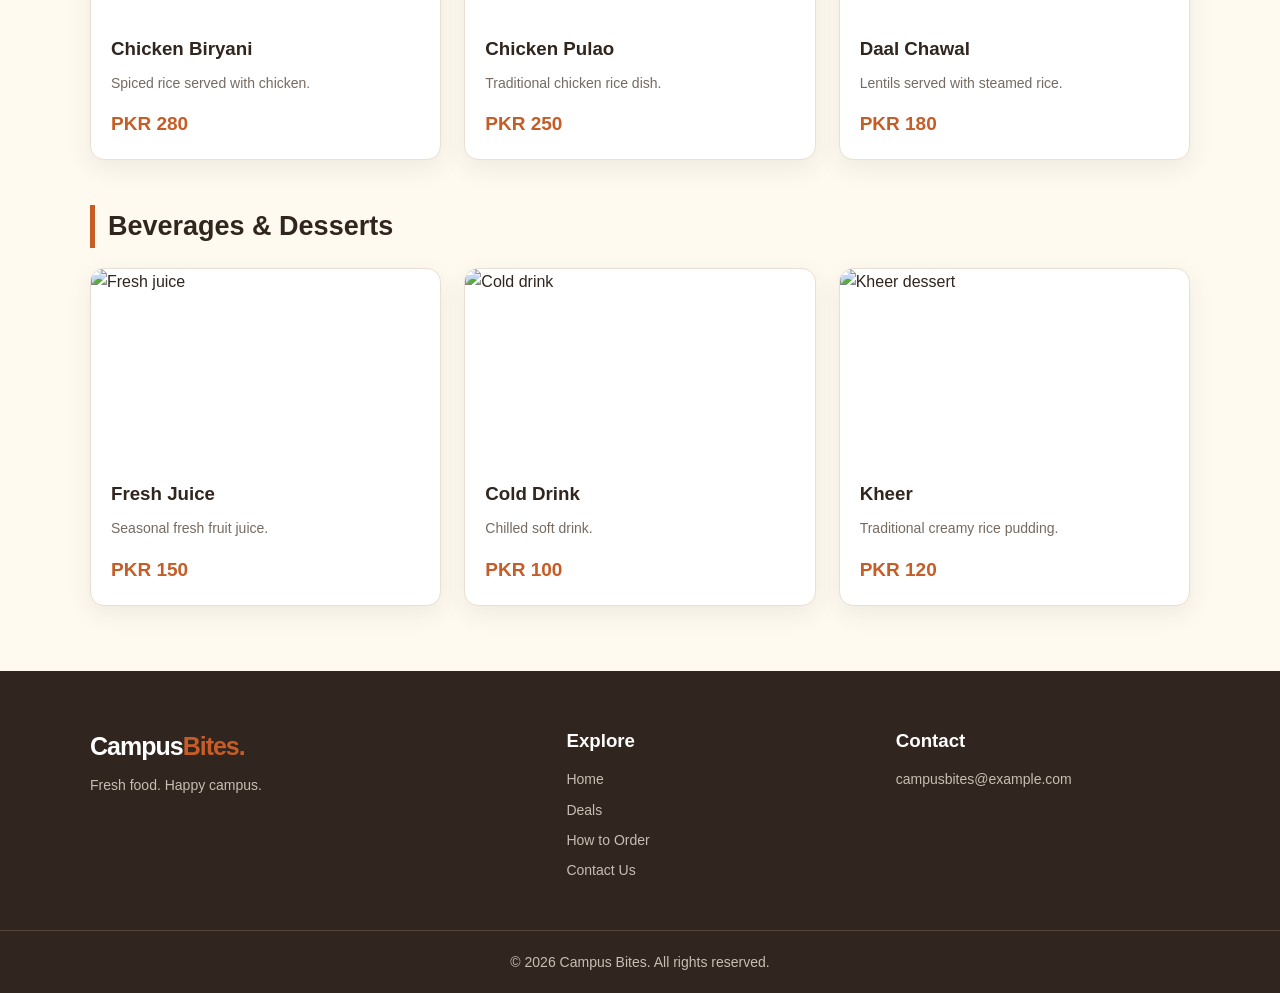
==== commit 4e21f55e: "Merge pull request #10 from husnianvirk35/feature/menu-page Feature/menu page" ====
--- a/src/order.html
+++ b/src/order.html
@@ -3,7 +3,7 @@
 <head>
     <meta charset="UTF-8">
     <meta name="viewport" content="width=device-width, initial-scale=1.0">
-    <title>Campus Bites | How to Order</title>
+    <title>Campus Bites | Menu</title>
     <link rel="stylesheet" href="../styles/style.css">
 </head>
 <body>
@@ -13,9 +13,9 @@
         <a href="index.html" class="logo">Campus<span>Bites.</span></a>
         <nav class="nav-links">
             <a href="index.html">Home</a>
-            <a href="menu.html">Menu</a>
+            <a href="menu.html" class="active">Menu</a>
             <a href="deals.html">Deals</a>
-            <a href="order.html" class="active">How to Order</a>
+            <a href="order.html">How to Order</a>
             <a href="feedback.html">Contact Us</a>
         </nav>
     </div>
@@ -24,75 +24,135 @@
 <main>
     <section class="page-banner">
         <div class="container">
-            <span class="eyebrow">SIMPLE & EASY</span>
-            <h1>How to Order</h1>
-            <p>Your favorite campus meal is just four simple steps away.</p>
+            <span class="eyebrow">FRESH & DELICIOUS</span>
+            <h1>Our Food Menu</h1>
+            <p>Explore our campus favorites at affordable prices.</p>
         </div>
     </section>
 
     <section class="section">
         <div class="container">
-            <div class="section-heading">
-                <span class="eyebrow">ORDER PROCESS</span>
-                <h2>Four Easy Steps</h2>
+
+            <h2 class="category-title">Breakfast</h2>
+            <div class="food-grid">
+                <article class="food-card">
+                    <img src="https://images.unsplash.com/photo-1525351484163-7529414344d8?w=600" alt="Paratha breakfast">
+                    <div class="food-details">
+                        <h3>Paratha</h3>
+                        <p>Freshly prepared traditional paratha.</p>
+                        <strong>PKR 80</strong>
+                    </div>
+                </article>
+
+                <article class="food-card">
+                    <img src="https://images.unsplash.com/photo-1525351484163-7529414344d8?w=600" alt="Omelette">
+                    <div class="food-details">
+                        <h3>Omelette</h3>
+                        <p>Classic egg omelette.</p>
+                        <strong>PKR 120</strong>
+                    </div>
+                </article>
+
+                <article class="food-card">
+                    <img src="https://images.unsplash.com/photo-1541167760496-1628856ab772?w=600" alt="Tea">
+                    <div class="food-details">
+                        <h3>Chai</h3>
+                        <p>Freshly brewed milk tea.</p>
+                        <strong>PKR 60</strong>
+                    </div>
+                </article>
             </div>
 
-            <div class="steps-grid">
-
-                <article class="step-card">
-                    <span class="step-number">01</span>
-                    <h3>Choose Your Food</h3>
-                    <p>Explore our menu and decide what you would like to eat.</p>
+            <h2 class="category-title">Fast Food</h2>
+            <div class="food-grid">
+                <article class="food-card">
+                    <img src="https://images.unsplash.com/photo-1568901346375-23c9450c58cd?w=600" alt="Zinger burger">
+                    <div class="food-details">
+                        <h3>Zinger Burger</h3>
+                        <p>Crispy chicken burger with sauce.</p>
+                        <strong>PKR 350</strong>
+                    </div>
                 </article>
 
-                <article class="step-card">
-                    <span class="step-number">02</span>
-                    <h3>Visit the Counter</h3>
-                    <p>Tell our cafeteria staff your selected items and quantity.</p>
+                <article class="food-card">
+                    <img src="https://images.unsplash.com/photo-1528735602780-2552fd46c7af?w=600" alt="Sandwich">
+                    <div class="food-details">
+                        <h3>Chicken Sandwich</h3>
+                        <p>Fresh sandwich with chicken filling.</p>
+                        <strong>PKR 250</strong>
+                    </div>
                 </article>
 
-                <article class="step-card">
-                    <span class="step-number">03</span>
-                    <h3>Pay & Collect Token</h3>
-                    <p>Pay at the counter and keep your order token safely.</p>
+                <article class="food-card">
+                    <img src="https://images.unsplash.com/photo-1573080496219-bb080dd4f877?w=600" alt="French fries">
+                    <div class="food-details">
+                        <h3>French Fries</h3>
+                        <p>Crispy golden potato fries.</p>
+                        <strong>PKR 150</strong>
+                    </div>
+                </article>
+            </div>
+
+            <h2 class="category-title">Main Course</h2>
+            <div class="food-grid">
+                <article class="food-card">
+                    <img src="https://images.unsplash.com/photo-1563379091339-03246963d96c?w=600" alt="Chicken biryani">
+                    <div class="food-details">
+                        <h3>Chicken Biryani</h3>
+                        <p>Spiced rice served with chicken.</p>
+                        <strong>PKR 280</strong>
+                    </div>
                 </article>
 
-                <article class="step-card">
-                    <span class="step-number">04</span>
-                    <h3>Collect Your Order</h3>
-                    <p>Wait for your token number and collect your prepared meal.</p>
+                <article class="food-card">
+                    <img src="https://images.unsplash.com/photo-1512058564366-18510be2db19?w=600" alt="Pulao">
+                    <div class="food-details">
+                        <h3>Chicken Pulao</h3>
+                        <p>Traditional chicken rice dish.</p>
+                        <strong>PKR 250</strong>
+                    </div>
                 </article>
 
+                <article class="food-card">
+                    <img src="https://images.unsplash.com/photo-1547592180-85f173990554?w=600" alt="Daal chawal">
+                    <div class="food-details">
+                        <h3>Daal Chawal</h3>
+                        <p>Lentils served with steamed rice.</p>
+                        <strong>PKR 180</strong>
+                    </div>
+                </article>
             </div>
-        </div>
-    </section>
 
-    <section class="section">
-        <div class="container info-grid">
-            <article class="info-card">
-                <h2>Peak Hours</h2>
-                <p>
-                    The cafeteria may be busier during lunch breaks.
-                    Please allow extra time during peak hours.
-                </p>
-            </article>
+            <h2 class="category-title">Beverages & Desserts</h2>
+            <div class="food-grid">
+                <article class="food-card">
+                    <img src="https://images.unsplash.com/photo-1600271886742-f049cd451bba?w=600" alt="Fresh juice">
+                    <div class="food-details">
+                        <h3>Fresh Juice</h3>
+                        <p>Seasonal fresh fruit juice.</p>
+                        <strong>PKR 150</strong>
+                    </div>
+                </article>
 
-            <article class="info-card">
-                <h2>Pickup Guidelines</h2>
-                <p>
-                    Keep your token until collection. Check your order
-                    before leaving the pickup counter.
-                </p>
-            </article>
+                <article class="food-card">
+                    <img src="https://images.unsplash.com/photo-1513558161293-cdaf765edfd4?w=600" alt="Cold drink">
+                    <div class="food-details">
+                        <h3>Cold Drink</h3>
+                        <p>Chilled soft drink.</p>
+                        <strong>PKR 100</strong>
+                    </div>
+                </article>
 
-            <article class="info-card">
-                <h2>Need Assistance?</h2>
-                <p>
-                    Contact our cafeteria staff if your token is delayed
-                    or an item is missing.
-                </p>
-                <a href="feedback.html" class="text-link">Contact Us</a>
-            </article>
+                <article class="food-card">
+                    <img src="https://images.unsplash.com/photo-1488477181946-6428a0291777?w=600" alt="Kheer dessert">
+                    <div class="food-details">
+                        <h3>Kheer</h3>
+                        <p>Traditional creamy rice pudding.</p>
+                        <strong>PKR 120</strong>
+                    </div>
+                </article>
+            </div>
+
         </div>
     </section>
 </main>
@@ -106,8 +166,8 @@
         <div>
             <h3>Explore</h3>
             <a href="index.html">Home</a>
-            <a href="menu.html">Menu</a>
             <a href="deals.html">Deals</a>
+            <a href="order.html">How to Order</a>
             <a href="feedback.html">Contact Us</a>
         </div>
         <div>
